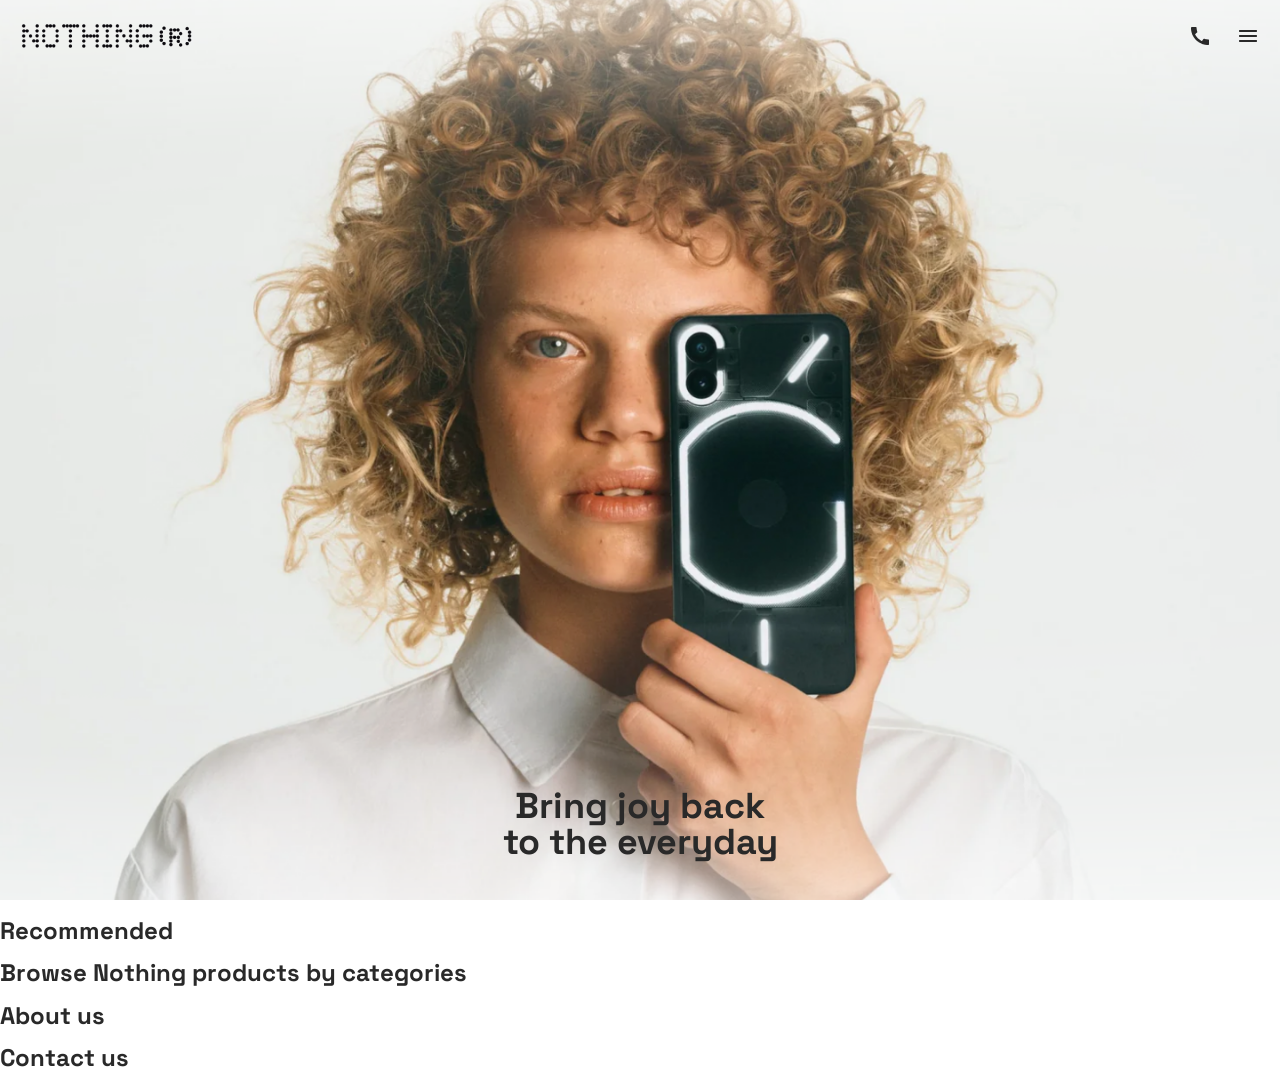
==== index.html @ 0bde1d2a "make build" ====
<!doctype html><html lang="en" class="page"><head><meta charset="utf-8"><meta http-equiv="X-UA-Compatible" content="IE=edge"><meta name="viewport" content="width=device-width, initial-scale=1.0"><title>Nothing</title><link rel="preconnect" href="https://fonts.googleapis.com"><link rel="preconnect" href="https://fonts.gstatic.com"><link rel="stylesheet" href="https://fonts.googleapis.com/css2?family=Space+Grotesk:wght@300;700;800&display=swap"><link rel="stylesheet" href="index.6125c3da.css"><script src="index.cabb280d.js" defer></script></head><body class="page__body"> <header class="header"> <div class="top-bar"> <a href="#" class="top-bar__logo"> <img src="Logo.6dacfa16.png" alt="Nothing logo"> </a> <div class="top-bar__icons"> <a href="tel:+1 234 5555-55-55" class="icon icon--phone"></a> <a href="#menu" class="icon icon--menu"></a> </div> </div> <div class="header__bottom"> <h1 class="header__title"> Bring joy back <br> to the everyday </h1> </div> </header> <aside class="menu page__menu" id="menu"> <div class="menu__top top-bar"> <a href="#" class="top-bar__logo"> <img src="Logo.6dacfa16.png" alt="Nothing logo"> </a> <a href="#" class="icon icon--close"></a> </div> <div class="menu__content"> <nav class="menu__nav nav"> <ul class="nav__list"> <li class="nav__item"> <a class="nav__link" href="#">Home</a> </li> <li class="nav__item"> <a class="nav__link" href="#products">Products</a> </li> <li class="nav__item"> <a class="nav__link" href="#store">Store</a> </li> <li class="nav__item"> <a class="nav__link" href="#login">Login</a> </li> <li class="nav__item"> <a class="nav__link" href="#cart">Cart</a> </li> </ul> </nav> <a href="tel:+1 234 5555-55-55" class="menu__phone-number"> +1 234 5555-55-55 </a> <a href="tel:+1 234 5555-55-55" class="menu__call-to-order"> Call to order </a> </div> </aside> <main class="main"> <section class="products" id="products"> <h2>Recommended</h2> </section> <section class="store" id="store"> <h2>Browse Nothing products by categories</h2> </section> <section class="login" id="login"> <h2>About us</h2> </section> <section class="cart" id="cart"> <h2>Contact us</h2> </section> </main> <footer class="footer"></footer> </body></html>
---- index.6125c3da.css ----
.page{color:#292929;scroll-behavior:smooth;font-family:Space Grotesk,sans-serif;font-size:16px;line-height:22.4px}.page__body{margin:0}.page__menu{opacity:0;pointer-events:none;position:fixed;top:0;left:0;right:0}.page__menu:target{opacity:1;pointer-events:all}.header{box-sizing:border-box;background-image:url(header-bg-mobile.4efab7ed.png);background-position:50%;background-size:cover;-ms-flex-direction:column;flex-direction:column;-ms-flex-pack:justify;justify-content:space-between;height:100vh;display:-ms-flexbox;display:flex}.header__title{text-align:center;margin:0;font-size:36px;font-weight:700;line-height:36px}.header__bottom{padding:0 20px 40px}.top-bar{-ms-flex-pack:justify;justify-content:space-between;-ms-flex-align:center;align-items:center;padding:24px 20px;display:-ms-flexbox;display:flex}.top-bar__icons{gap:24px;display:-ms-flexbox;display:flex}.top-bar__logo{display:-ms-flexbox;display:flex}.icon{background-image:url(icon-phone.551a8fc1.png);width:24px;height:24px;display:block}.icon--phone{background-image:url(icon-phone.551a8fc1.png)}.icon--menu{background-image:url(icon-burger-menu.f40d956e.png)}.icon--close{background-image:url(icon-close.994afd48.png)}.nav__link{color:inherit;letter-spacing:2px;font-size:22px;line-height:22px;text-decoration:none}.nav__list{-ms-flex-direction:column;flex-direction:column;gap:32px;margin:0;padding:0;list-style:none;display:-ms-flexbox;display:flex}
/*# sourceMappingURL=index.6125c3da.css.map */
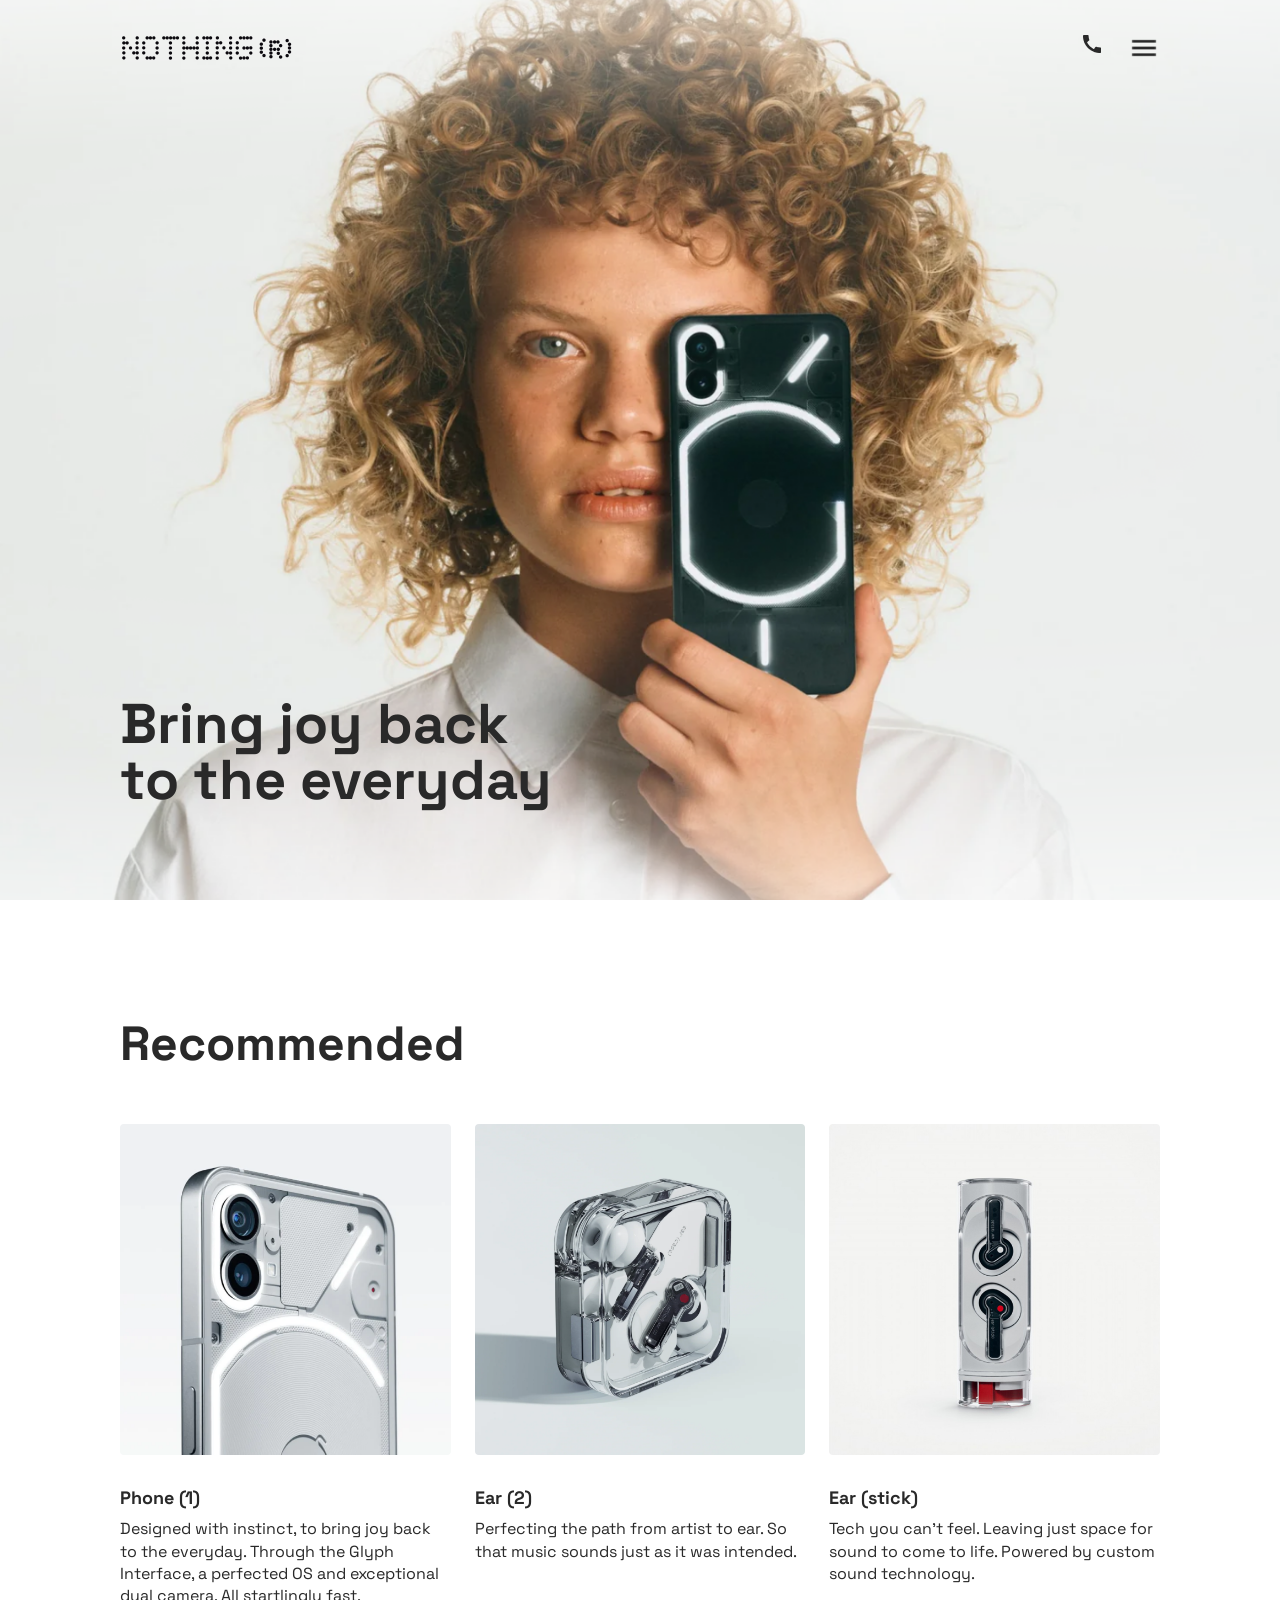
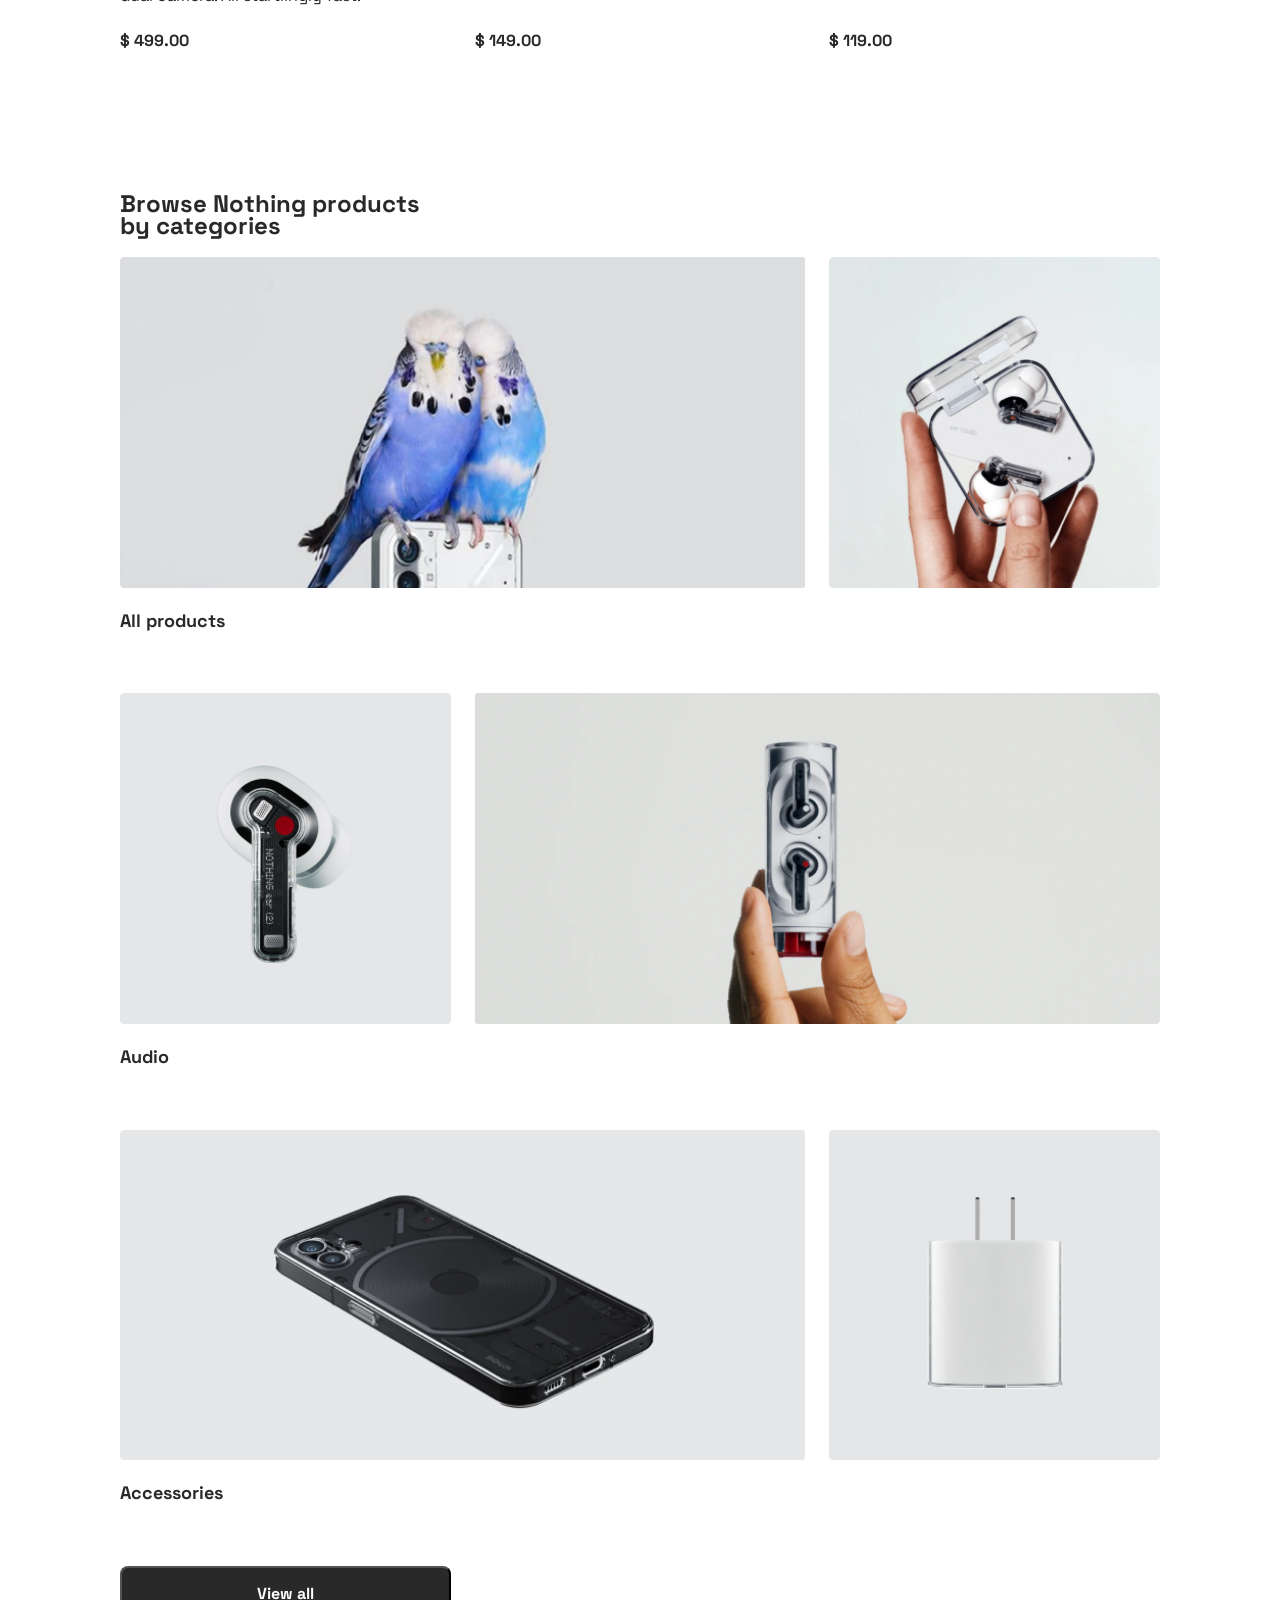
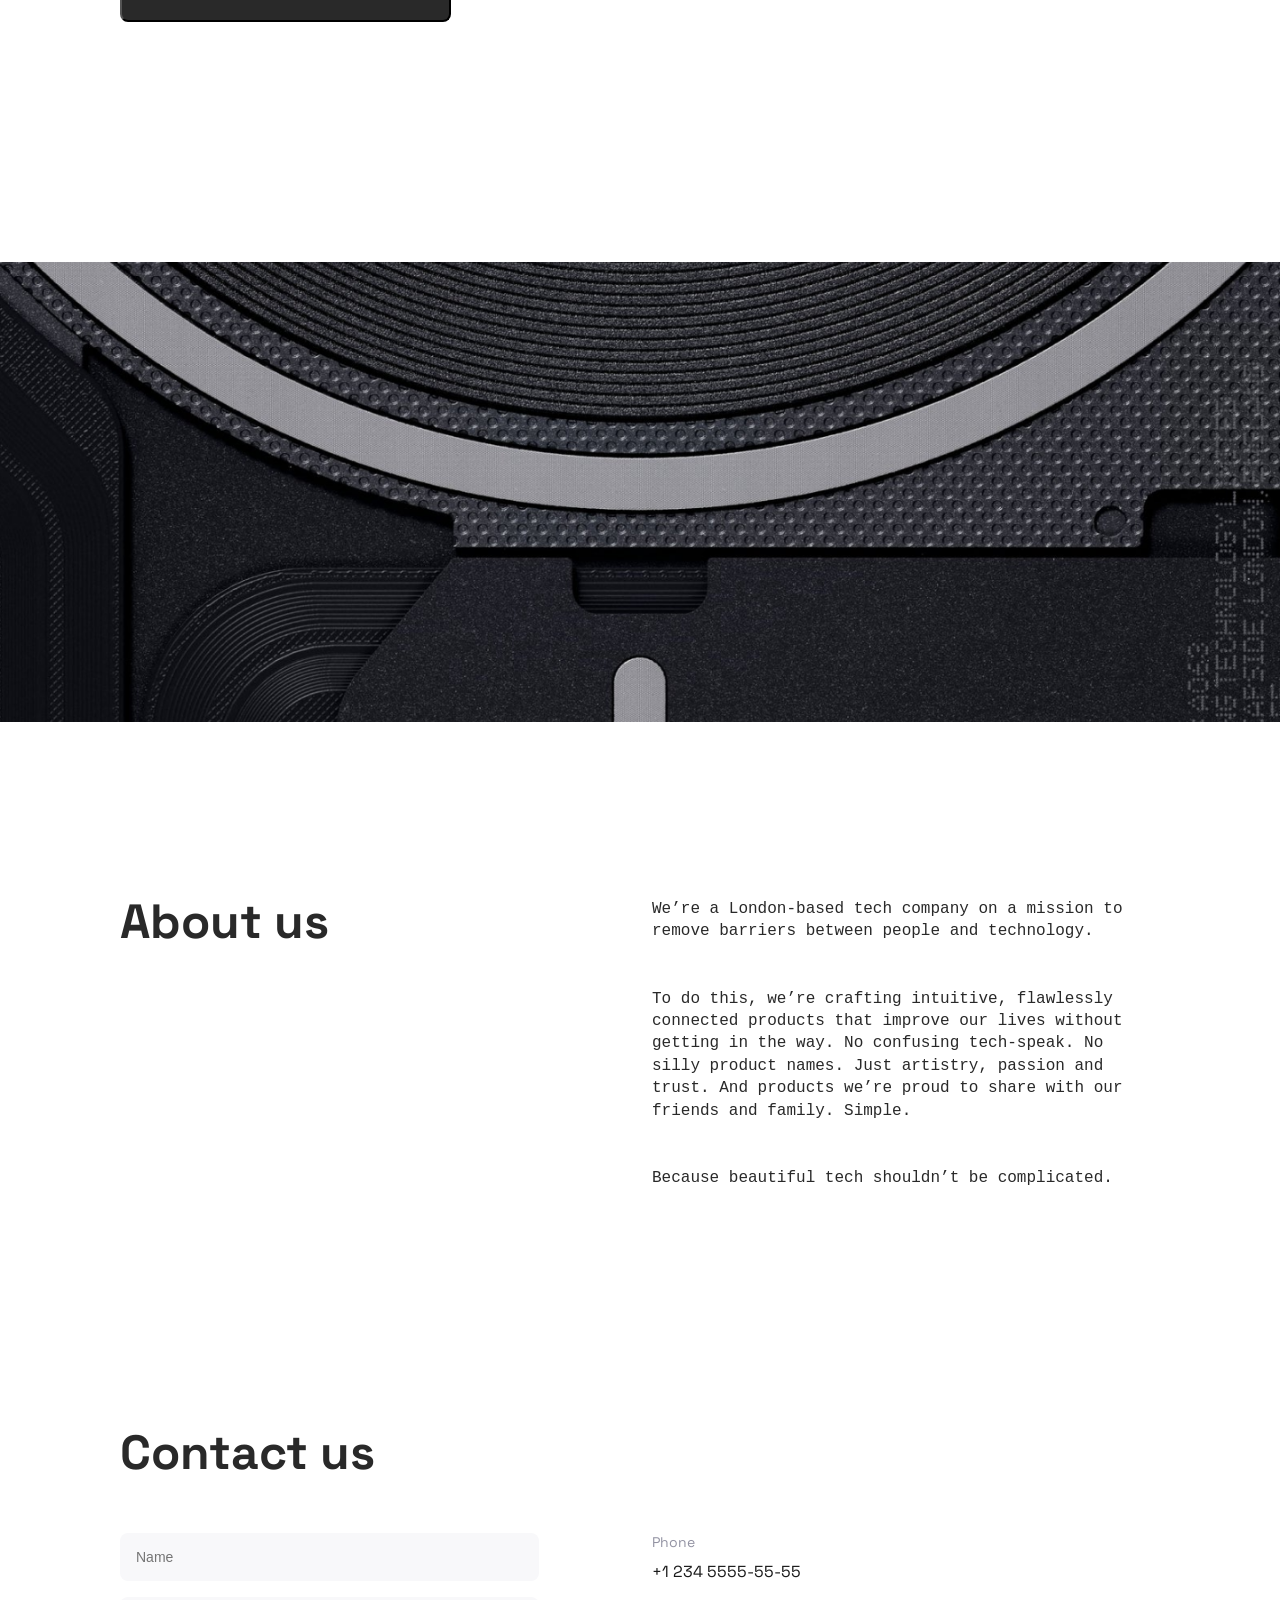
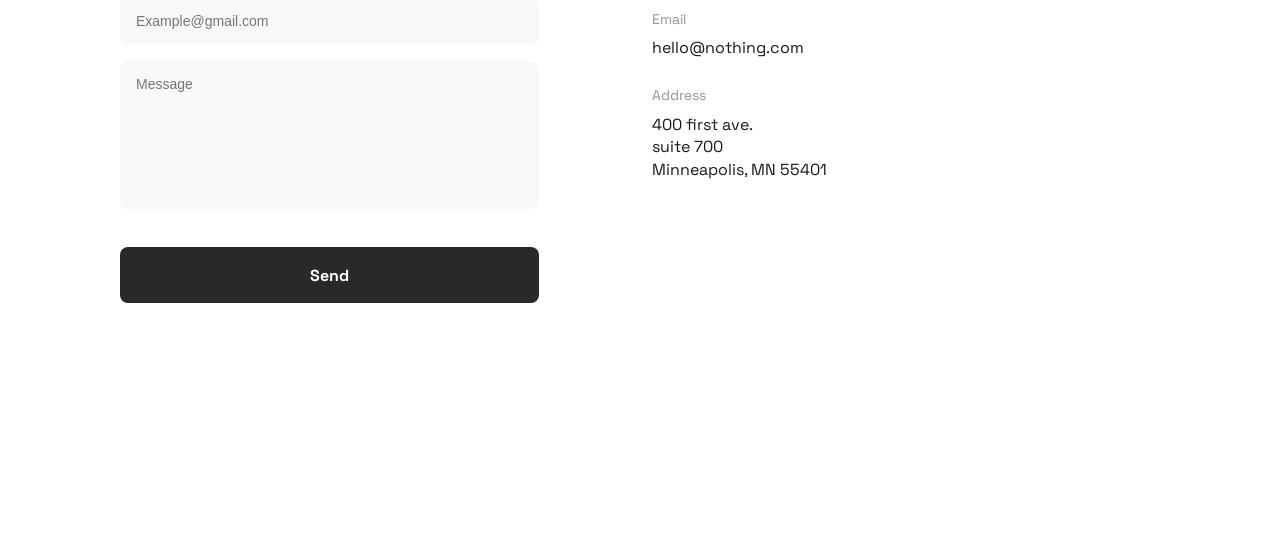
==== commit 28bd2e11: "make build" ====
--- a/index.html
+++ b/index.html
@@ -1 +1 @@
-<!doctype html><html lang="en" class="page"><head><meta charset="utf-8"><meta http-equiv="X-UA-Compatible" content="IE=edge"><meta name="viewport" content="width=device-width, initial-scale=1.0"><title>Nothing</title><link rel="preconnect" href="https://fonts.googleapis.com"><link rel="preconnect" href="https://fonts.gstatic.com"><link rel="stylesheet" href="https://fonts.googleapis.com/css2?family=Space+Grotesk:wght@300;700;800&display=swap"><link rel="stylesheet" href="index.6125c3da.css"><script src="index.cabb280d.js" defer></script></head><body class="page__body"> <header class="header"> <div class="top-bar"> <a href="#" class="top-bar__logo"> <img src="Logo.6dacfa16.png" alt="Nothing logo"> </a> <div class="top-bar__icons"> <a href="tel:+1 234 5555-55-55" class="icon icon--phone"></a> <a href="#menu" class="icon icon--menu"></a> </div> </div> <div class="header__bottom"> <h1 class="header__title"> Bring joy back <br> to the everyday </h1> </div> </header> <aside class="menu page__menu" id="menu"> <div class="menu__top top-bar"> <a href="#" class="top-bar__logo"> <img src="Logo.6dacfa16.png" alt="Nothing logo"> </a> <a href="#" class="icon icon--close"></a> </div> <div class="menu__content"> <nav class="menu__nav nav"> <ul class="nav__list"> <li class="nav__item"> <a class="nav__link" href="#">Home</a> </li> <li class="nav__item"> <a class="nav__link" href="#products">Products</a> </li> <li class="nav__item"> <a class="nav__link" href="#store">Store</a> </li> <li class="nav__item"> <a class="nav__link" href="#login">Login</a> </li> <li class="nav__item"> <a class="nav__link" href="#cart">Cart</a> </li> </ul> </nav> <a href="tel:+1 234 5555-55-55" class="menu__phone-number"> +1 234 5555-55-55 </a> <a href="tel:+1 234 5555-55-55" class="menu__call-to-order"> Call to order </a> </div> </aside> <main class="main"> <section class="products" id="products"> <h2>Recommended</h2> </section> <section class="store" id="store"> <h2>Browse Nothing products by categories</h2> </section> <section class="login" id="login"> <h2>About us</h2> </section> <section class="cart" id="cart"> <h2>Contact us</h2> </section> </main> <footer class="footer"></footer> </body></html>+<!doctype html><html lang="en" class="page"><head><meta charset="utf-8"><meta http-equiv="X-UA-Compatible" content="IE=edge"><meta name="viewport" content="width=device-width, initial-scale=1.0"><title>Nothing</title><link rel="icon shortcut" href="favicon-nothing.7705c816.png" type="image/x-icon"><link rel="preconnect" href="https://fonts.googleapis.com"><link rel="preconnect" href="https://fonts.gstatic.com"><link rel="stylesheet" href="https://fonts.googleapis.com/css2?family=Space+Grotesk:wght@300;700;800&display=swap"><link rel="stylesheet" href="index.e7c8b26c.css"><script src="index.cabb280d.js" defer></script></head><body class="page__body"> <header class="header"> <div class="container"> <div class="header__content"> <div class="top-bar"> <a href="#" class="top-bar__logo-link"> <img src="logo-2x.de040e24.png" alt="Nothing logo" class="top-bar__logo"> </a> <div class="top-bar__icons"> <a href="tel:+1 234 5555-55-55" class="icon icon--phone"> </a> <a href="#menu" class="icon icon--menu"></a> </div> </div> <div class="header__bottom"> <h1 class="header__title"> Bring joy back <br> to the everyday </h1> </div> </div> </div> </header> <aside class="menu page__menu" id="menu"> <div class="container"> <div class="menu__top top-bar"> <a href="#" class="top-bar__logo-link"> <img src="logo-2x.de040e24.png" alt="Nothing logo" class="top-bar__logo"> </a> <a href="#" class="icon icon--close"></a> </div> <div class="menu__bottom"> <nav class="menu__nav nav"> <ul class="nav__list"> <li class="nav__item"> <a class="nav__link" href="#recommended"> Recommended </a> </li> <li class="nav__item"> <a class="nav__link" href="#store"> Store </a> </li> <li class="nav__item"> <a class="nav__link" href="#about-us"> About us </a> </li> <li class="nav__item"> <a class="nav__link" href="#contact-us"> Contact us </a> </li> </ul> </nav> <a href="tel:+1 234 5555-55-55" class="menu__phone-number"> +1 234 5555-55-55 </a> <a href="tel:+1 234 5555-55-55" class="menu__call-to-order"> Call to order </a> </div> </div> </aside> <main class="main"> <div class="container"> <div class="main__content"> <section class="recommended" id="recommended"> <h2 class="section-title section-title--recommended">Recommended</h2> <div class="recommended__products"> <article class="product recommended__product"> <img src="Phone%20(1).293723cf.png" alt="Phone (1)" class="product__photo"> <h3 class="product__title"> <a href="#" class="item-link"> Phone (1) </a> </h3> <div class="product__wrap"> <p class="product__description--desktop"> Designed with instinct, to bring joy back to the everyday. Through the Glyph Interface, a perfected OS and exceptional dual camera. All startlingly fast. </p> </div> <p class="product__price">$ 499.00</p> </article> <article class="product recommended__product"> <img src="Ear%20(2).30bbc84a.png" alt="Ear (2)" class="product__photo"> <h3 class="product__title"> <a href="#" class="item-link"> Ear (2) </a> </h3> <div class="product__wrap"> <p class="product__description--desktop"> Perfecting the path from artist to ear. So that music sounds just as it was intended. </p> </div> <p class="product__price">$ 149.00</p> </article> <article class="product recommended__product"> <img src="Ear%20(stick).486165fc.png" alt="Ear (stick)" class="product__photo"> <h3 class="product__title"> <a href="#" class="item-link"> Ear (stick) </a> </h3> <div class="product__wrap"> <p class="product__description--desktop"> Tech you can’t feel. Leaving just space for sound to come to life. Powered by custom sound technology. </p> </div> <p class="product__price">$ 119.00</p> </article> </div> </section> <section class="store" id="store"> <h2 class="section-title--store">Browse Nothing products <br> by categories</h2> <div class="store__wrapper"> <article class="store-item"> <div class="store-item__photos"> <a href="#" class="store-item__link store-item__link--wide"> <img class="store-item__photo" src="All%20products%20-%20wide.5d7d6ce6.png" alt="All products"> </a> <a href="#" class="store-item__link store-item__link--square"> <img class="store-item__photo" src="All%20products%20-%20square.2ee01a75.png" alt="All products"> </a> </div> <h3 class="store-item__title">All products</h3> </article> <article class="store-item"> <div class="store-item__photos"> <a href="#" class="store-item__link store-item__link--square"> <img class="store-item__photo" src="Audio%20-%20square.fbda9123.png" alt="Audio"> </a> <a href="#" class="store-item__link store-item__link--wide"> <img class="store-item__photo" src="Audio%20-%20wide.7222803a.png" alt="Audio"> </a> </div> <h3 class="store-item__title">Audio</h3> </article> <article class="store-item"> <div class="store-item__photos"> <a href="#" class="store-item__link store-item__link--wide"> <img class="store-item__photo" src="Accessories%20-%20wide.c9d55b01.png" alt="Accessories"> </a> <a href="#" class="store-item__link store-item__link--square"> <img class="store-item__photo" src="Accessories%20-%20square.dc70459c.png" alt="Accessories"> </a> </div> <h3 class="store-item__title">Accessories</h3> </article> <div class="store__button-wrap"> <button type="button" class="store__button--content"> View all </button> </div> </div> </section> <div class="main__bg"> <div class="main__bg--phone"></div> </div> <section class="about-us" id="about-us"> <h2 class="about-us__title section-title section-title--about"> About us </h2> <div class="about-us__description-wrap"> <p class="about-us__description"> We’re a London-based tech company on a mission to remove barriers between people and technology. </p> <br> <br> <p class="about-us__description"> To do this, we’re crafting intuitive, flawlessly connected products that improve our lives without getting in the way. No confusing tech-speak. No silly product names. Just artistry, passion and trust. And products we’re proud to share with our friends and family. Simple. </p> <br> <br> <p class="about-us__description"> Because beautiful tech shouldn’t be complicated. </p> </div> </section> <section class="contact-us" id="contact-us"> <h2 class="contact-us__title section-title section-title--contact"> Contact us </h2> <form class="contact-us__form" onsubmit="this.reset(); return false;"> <div class="contact-us__form-field contact-us__form-field--name"> <label for="name"></label> <input class="contact-us__input" type="text" id="name" name="name" placeholder="Name" required> </div> <div class="contact-us__form-field"> <label for="email"></label> <input class="contact-us__input" type="email" id="email" placeholder="Example@gmail.com" required> </div> <div class="contact-us__form-field"> <label for="message"></label> <textarea class="contact-us__input contact-us__input--message" type="text" id="message" placeholder="Message" required></textarea> </div> <div class="contact-us__button"> <button class="contact-us__button--content" type="submit"> Send </button> </div> </form> <div class="contact-us__info"> <div class="contact-us__info__items"> <div class="contact-us__info--label">Phone</div> <a href="tel:+1 234 5555-55-55" class="contact-us__info--value--phone"> +1 234 5555-55-55 </a> </div> <div class="contact-us__info__items"> <div class="contact-us__info--label">Email</div> <a href="#" class="contact-us__info--value--email"> hello@nothing.com </a> </div> <div class="contact-us__info__items contact-us__info__items--address"> <div class="contact-us__info--label">Address</div> <div class="contact-us__info--value--address"> <a href="https://www.google.com.ua/maps/place/400+N+1st+Ave+STE+700,+Minneapolis,+MN+55401" target="_blank" rel="noopener noreferrer"> 400 first ave.<br> suite 700<br> Minneapolis, MN 55401 </a> </div> </div> </div> </section> </div> </div> </main> <footer class="footer"></footer> </body></html>
--- a/index.e7c8b26c.css
+++ b/index.e7c8b26c.css
@@ -0,0 +1,2 @@
+.container{padding-left:20px;padding-right:20px}@media (min-width:576px){.container{padding-left:72px;padding-right:72px}}@media (min-width:1024px){.container{max-width:1600px;margin-left:auto;margin-right:auto;padding-left:120px;padding-right:120px}}.page{color:#292929;scroll-behavior:smooth;font-family:Space Grotesk,sans-serif;font-size:16px;line-height:22.4px;overflow-x:hidden}.page__body{min-width:320px;margin:0;position:relative}.page__menu{opacity:0;pointer-events:none;width:100%;transition:all .3s;position:fixed;top:0;left:0;right:0;transform:translate(-100%)}.page__menu:target{opacity:1;pointer-events:all;transform:translate(0)}.page:has(.page__menu:target){overflow:hidden}.header{background-image:url(header-bg.4efab7ed.png);background-position:50%;background-size:cover}.header__content{-ms-flex-direction:column;flex-direction:column;-ms-flex-pack:justify;justify-content:space-between;height:100vh;display:-ms-flexbox;display:flex}.header__title{width:100%;margin:0;font-family:Space Grotesk,sans-serif;font-size:36px;font-weight:700;line-height:36px}@media (min-width:576px){.header__title{font-size:48px;line-height:48px}}@media (min-width:1024px){.header__title{font-size:56px;line-height:56px}}.header__bottom{padding-bottom:40px}@media (min-width:576px){.header__bottom{padding-bottom:65px}}@media (min-width:1024px){.header__bottom{padding-bottom:92px}}.top-bar{-ms-flex-pack:justify;justify-content:space-between;-ms-flex-align:center;align-items:center;padding-top:24px;padding-bottom:24px;display:-ms-flexbox;display:flex}@media (min-width:576px){.top-bar{padding-top:32px;padding-bottom:32px}}.top-bar__icons{gap:24px;display:-ms-flexbox;display:flex}.top-bar__logo-link{display:-ms-flexbox;display:flex}.top-bar__logo{height:16px;transition:transform .3s}.top-bar__logo:hover{transform:scale(1.2)}@media (min-width:576px){.top-bar__logo{height:24px}}.icon{cursor:pointer;background-position:50%;background-size:cover;width:24px;height:24px;transition:transform .3s;display:block}.icon:hover{cursor:url(cursor-mouse-mice.62952a0c.png),auto;transform:scale(1.2)}@media (min-width:576px){.icon{width:32px;height:32px}}.icon--phone{background-image:url(icon-phone.551a8fc1.png);background-position:50%;background-repeat:no-repeat;background-size:contain;width:24px;height:24px;text-decoration:none;display:block;position:relative}.icon--phone:hover{transform:scale(1.2)}@media (min-width:1024px){.icon--phone:hover:before{content:"+1 234 555-55-55";color:#292929;letter-spacing:2px;text-align:left;width:200px;height:40px;margin-left:-150px;font-size:12px;font-weight:700;line-height:32px;text-decoration:none;display:block}}.icon--menu{background-image:url(icon-burger-menu.f40d956e.png)}.icon--menu:hover{background-image:url(icon-burger-menu-hover.24b5ee83.png)}.icon--close{background-image:url(icon-close.994afd48.png)}.nav__list{-ms-flex-direction:column;flex-direction:column;gap:32px;margin:0;padding:0;list-style:none;display:-ms-flexbox;display:flex}.nav__link{color:inherit;letter-spacing:2px;font-size:22px;line-height:22px;text-decoration:none;position:relative}.nav__link:after{content:"";transform-origin:0;background-color:#292929;width:100%;height:1px;transition:transform .3s;display:block;position:absolute;bottom:-8px;transform:scale(0)}.nav__link:hover:after{transform:scale(1)}.menu{box-sizing:border-box;background-color:#e5e6e8;height:100vh;font-weight:700;overflow:auto}.menu__top{z-index:1;background-color:#e5e5e5;margin-bottom:32px;position:sticky;top:0}@media (min-width:576px){.menu__top{margin-bottom:0}}.menu__nav{margin-bottom:48px}.menu__phone-number{color:inherit;margin-bottom:16px;font-size:16px;line-height:22.4px;text-decoration:none;display:block}.menu__call-to-order{letter-spacing:2px;color:inherit;text-transform:uppercase;border-bottom:1px solid #292929;width:-moz-fit-content;width:fit-content;padding-bottom:4px;font-size:16px;line-height:22.4px;text-decoration:none;display:block}.main__content{row-gap:96px;padding-top:96px;padding-bottom:96px;display:grid}@media (min-width:576px){.main__content{row-gap:120px;padding-top:120px;padding-bottom:120px}}.main__bg{margin:0 -20px;padding-top:96px}@media (min-width:576px){.main__bg{margin:0 -72px;padding-top:120px}}@media (min-width:1024px){.main__bg{margin:0 -120px}}.main__bg--phone{background-image:url(after-store-items.a20826cd.png);background-position:50%;background-repeat:no-repeat;background-size:cover;width:100%;height:200px}@media (min-width:576px){.main__bg--phone{height:460px}}.product__photo{cursor:pointer;border-radius:4px;width:100%;transition:transform .3s}.product__photo:hover{cursor:url(cursor-mouse-mice.62952a0c.png),auto;transform:scale(1.08)}.product__title{text-align:left;color:#292929;margin-top:24px;margin-bottom:8px;font-family:Space Grotesk,sans-serif;font-size:18px;font-weight:700;line-height:25.2px}.product__wrap{-ms-flex-direction:column;flex-direction:column;-ms-flex-line-pack:end;align-content:flex-end;display:-ms-flexbox;display:flex}.product__description{text-align:left;color:#292929;margin:0;font-family:Space Mono,monospace;font-size:16px;font-weight:400;line-height:22.4px}.product__description--desktop{height:88px;margin-bottom:12px}.product__price{margin:12px 0 0;font-family:Space Grotesk,sans-serif;font-size:16px;font-weight:700;line-height:22.4px}.recommended__products{--columns:2;grid-template-columns:repeat(var(--columns),1fr);gap:40px 20px;display:grid}@media (min-width:576px){.recommended__products{--columns:6;column-gap:24px}}@media (min-width:1024px){.recommended__products{--columns:12;column-gap:24px}}.recommended__product{grid-column:1/-1;transition:transform .3s}@media (min-width:576px){.recommended__product{grid-column:2/-2}}@media (min-width:1024px){.recommended__product{grid-column:span 4}}.item-link{color:#292929;text-decoration:none}.about-us{--columns:2;grid-template-columns:repeat(var(--columns),1fr);gap:0;display:grid}@media (min-width:576px){.about-us{--columns:6;column-gap:24px}}@media (min-width:1024px){.about-us{--columns:12;column-gap:24px}}@media (min-width:576px){.about-us{margin-top:56px}}.about-us__title{grid-column:1/-1}@media (min-width:576px){.about-us__title{grid-column:1/4}}@media (min-width:1024px){.about-us__title{grid-column:1/4}}.about-us__description-wrap{text-align:left;color:#292929;grid-column:1/-1;font-family:Space Mono,monospace;font-size:16px;font-weight:400;line-height:22.4px}@media (min-width:576px){.about-us__description-wrap{grid-column:4/7}}@media (min-width:1024px){.about-us__description-wrap{grid-column:7/13}}.about-us__description-wrap__description{-ms-flex-direction:column;flex-direction:column;gap:22px;display:-ms-flexbox;display:flex}p{margin:0}.section-title{text-align:left;margin:0 0 48px;font-family:Space Grotesk,sans-serif;font-size:32px;font-weight:700;line-height:100%}@media (min-width:576px){.section-title{margin-bottom:56px;font-size:40px}}@media (min-width:1024px){.section-title{font-size:48px}}.section-title--recommended{grid-column:1/-1}@media (min-width:576px){.section-title--recommended{grid-column:1/6}}@media (min-width:1024px){.section-title--recommended{grid-column:1/7}}.section-title--store{grid-column:1/-1}@media (min-width:576px){.section-title--store{grid-column:1/6}}@media (min-width:1024px){.section-title--store{grid-column:1/8}}.section-title--about{margin-top:48px;margin-bottom:24px}@media (min-width:576px){.section-title--about{margin-top:0;margin-bottom:0}}.section-title--contact{margin-top:104px}@media (min-width:576px){.section-title--contact{margin-top:120px}}@media (min-width:1024px){.section-title--contact{margin-top:120px}}.store__wrapper{row-gap:40px;display:grid}@media (min-width:576px){.store__wrapper{row-gap:56px}}.store__button-wrap{cursor:pointer;--columns:2;grid-template-columns:repeat(var(--columns),1fr);column-gap:20px;transition:transform .3s;display:grid}.store__button-wrap:hover{cursor:url(cursor-mouse-mice.62952a0c.png),auto;transform:scale(1.08)}@media (min-width:576px){.store__button-wrap{--columns:6;column-gap:24px}}@media (min-width:1024px){.store__button-wrap{--columns:12;column-gap:24px}}.store__button--content{color:#fff;text-align:center;background:#292929;border-radius:8px;grid-column:span 2;width:100%;height:56px;margin:0;font-family:Space Grotesk,sans-serif;font-size:16px;font-weight:700;line-height:27px}@media (min-width:576px){.store__button--content{grid-column:span 6}}@media (min-width:1024px){.store__button--content{grid-column:span 4}}.store__button--content:hover{color:#292929;background:#f8f8fa;border:2px solid #f0f1f4}.store__button--content:active{color:#fff;background:#111}.store-item__photos{--columns:2;grid-template-columns:repeat(var(--columns),1fr);column-gap:20px;display:grid}@media (min-width:576px){.store-item__photos{--columns:6;column-gap:24px}}@media (min-width:1024px){.store-item__photos{--columns:12;column-gap:24px}}.store-item__photo{object-fit:cover;width:100%;height:100%;transition:transform .3s;position:absolute}.store-item__link{cursor:pointer;transition:transform .3s;position:relative}.store-item__link:hover{cursor:url(cursor-mouse-mice.62952a0c.png),auto;transform:scale(1.05)}@media (min-width:576px){.store-item__link--wide{grid-column:span 4}}@media (min-width:1024px){.store-item__link--wide{grid-column:span 8}}.store-item__link--square{height:0;padding-bottom:100%}@media (min-width:576px){.store-item__link--square{grid-column:span 2}}@media (min-width:1024px){.store-item__link--square{grid-column:span 4}}.store-item__title{margin:16px 0 0;font-family:Space Grotesk,sans-serif;font-size:18px;font-weight:700;line-height:25.2px}@media (min-width:576px){.store-item__title{size:24px;line-height:33.6px}}.contact-us{--columns:2;grid-template-columns:repeat(var(--columns),1fr);gap:0;display:grid}@media (min-width:576px){.contact-us{--columns:6;column-gap:24px}}@media (min-width:1024px){.contact-us{--columns:12;column-gap:24px}}.contact-us__title{grid-column:1/-1}@media (min-width:576px){.contact-us__title{grid-column:1/-1}}@media (min-width:1024px){.contact-us__title{grid-column:1/7}}.contact-us__form{grid-column:1/-1}@media (min-width:576px){.contact-us__form{grid-column:1/-1}}@media (min-width:1024px){.contact-us__form{grid-column:1/6}}.contact-us__form-field{margin-top:16px}.contact-us__form-field--name{margin-top:0}.contact-us__input{box-sizing:border-box;text-align:left;color:#7e7e83;background-color:#f8f8fa;border:0;border-radius:8px;grid-column:1/-1;width:100%;height:48px;padding-left:16px;font-family:Space Mono,sans-serif;font-size:14px;font-weight:400;line-height:19.6px}@media (min-width:1024px){.contact-us__input{grid-column:span 5}}.contact-us__input:hover{color:#292929;border:1px solid #d5d7de}.contact-us__input:active{color:#292929;border:1px solid #292929}.contact-us__input--message{resize:none;color:#7e7e83;background-color:#f8f8fa;border:0;border-radius:8px;width:100%;height:148px;padding-top:14px;font-family:Space Mono,sans-serif;font-size:14px;font-weight:400}.contact-us__button{--columns:2;grid-template-columns:repeat(var(--columns),1fr);grid-template-columns:1fr;-ms-flex-pack:center;justify-content:center;-ms-flex-align:center;align-items:center;gap:40px 20px;width:100%;margin:0;display:grid}@media (min-width:576px){.contact-us__button{--columns:6;column-gap:24px}}@media (min-width:1024px){.contact-us__button{--columns:12;column-gap:24px}}.contact-us__button--content{color:#fff;text-align:center;cursor:pointer;background-color:#292929;border:0;border-radius:8px;gap:0;height:56px;margin-top:32px;margin-bottom:48px;padding:0;font-family:Space Grotesk,sans-serif;font-size:16px;font-weight:700;line-height:27px;transition:transform .3s}@media (min-width:576px){.contact-us__button--content{margin-bottom:80px}}@media (min-width:1024px){.contact-us__button--content{margin-bottom:120px}}.contact-us__button--content:hover{cursor:url(cursor-mouse-mice.62952a0c.png),auto;color:#292929;background:#f8f8fa;border:2px solid #f0f1f4;transform:scale(1.05)}.contact-us__button--content:active{color:#fff;background:#111}.contact-us__info{--columns:2;grid-template-columns:repeat(var(--columns),1fr);grid-column:1/-1;grid-template-columns:1fr;column-gap:20px;display:grid}@media (min-width:576px){.contact-us__info{--columns:6;column-gap:24px}}@media (min-width:1024px){.contact-us__info{--columns:12;column-gap:24px}}@media (min-width:576px){.contact-us__info{grid-column:span 4}}@media (min-width:1024px){.contact-us__info{grid-column:7/13}}.contact-us__info__items{text-align:left;margin-bottom:24px;font-weight:400}.contact-us__info__items--address{margin-bottom:64px}@media (min-width:576px){.contact-us__info__items--address{margin-bottom:120px}}@media (min-width:1024px){.contact-us__info__items--address{margin-bottom:240px}}.contact-us__info--label{color:#9393a3;margin-bottom:8px;font-family:Space Grotesk,sans-serif;font-size:14px;line-height:19.6px}.contact-us__info--value{color:#191919;font-family:Space Mono,sans-serif;font-size:14px;line-height:22.4px}.contact-us__info--value--phone{color:#191919;text-decoration:none}.contact-us__info--value--phone:hover{color:#292929}.contact-us__info--value--email{color:#191919;text-decoration:none}.contact-us__info--value--email:hover{color:#292929}.contact-us__info--value--address a{color:#191919;text-decoration:none}.contact-us__info--value--address a:hover{color:#292929}.container{padding:0 20px}@media (min-width:576px){.container{padding:0 72px}}@media (min-width:1024px){.container{padding:0 120px}}.footer{z-index:-1;width:100%;height:50px;position:fixed;bottom:0;left:0}
+/*# sourceMappingURL=index.e7c8b26c.css.map */
